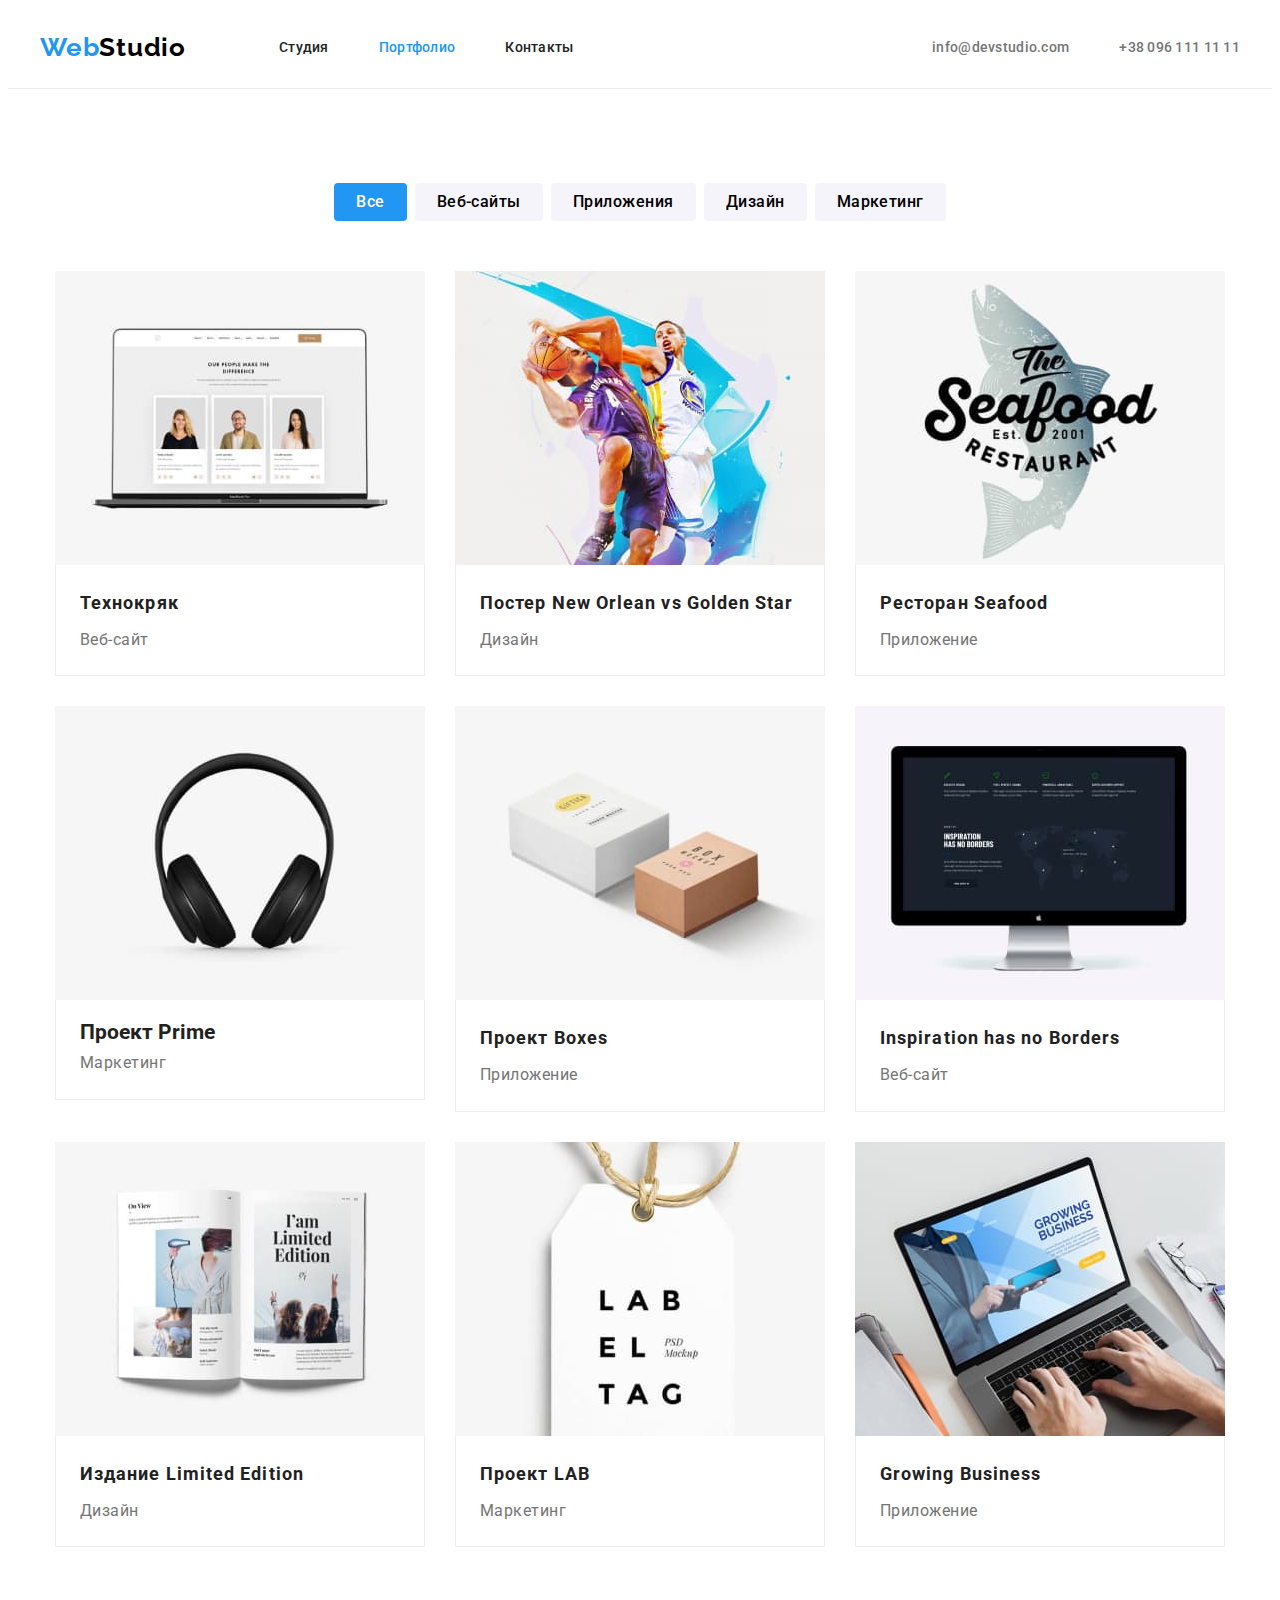
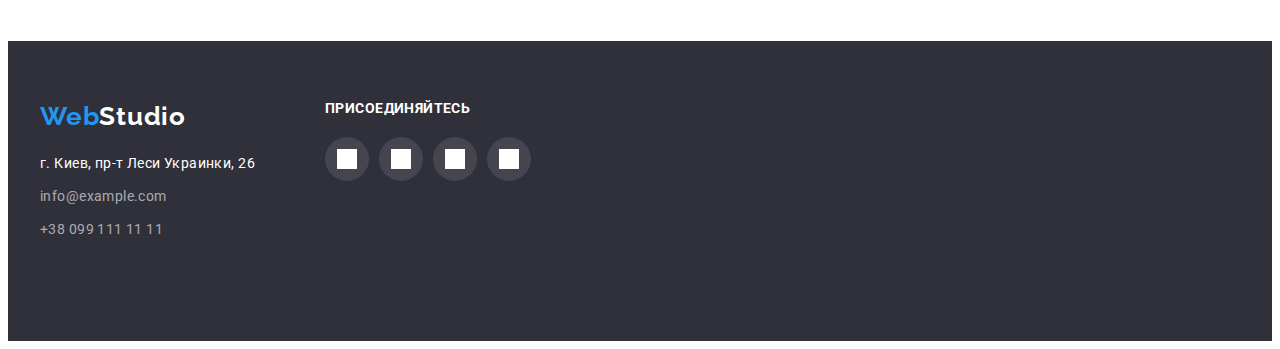
==== portfolio.html @ 2ccb93a0 "дз все иконки и тени" ====
<!DOCTYPE html>
<html lang="ru">
    <head>
        <meta charset="UTF-8" />
        <meta http-equiv="X-UA-Compatible" content="IE=edge" />
        <meta name="viewport" content="width=device-width, initial-scale=1.0" />
        <title>Portfolio</title>
        <link rel="preconnect" href="https://fonts.googleapis.com" />
        <link rel="preconnect" href="https://fonts.gstatic.com" crossorigin />
        <link
            href="https://fonts.googleapis.com/css2?family=Raleway:wght@700&family=Roboto:wght@400;500;700;900&display=swap"
            rel="stylesheet"
        />
        <link
            rel="stylesheet"
            href="https://cdnjs.cloudflare.com/ajax/libs/modern-normalize/1.1.0/modern-normalize.min.css"
            integrity="sha512-wpPYUAdjBVSE4KJnH1VR1HeZfpl1ub8YT/NKx4PuQ5NmX2tKuGu6U/JRp5y+Y8XG2tV+wKQpNHVUX03MfMFn9Q=="
            crossorigin="anonymous"
            referrerpolicy="no-referrer"
        />
        <link rel="stylesheet" href="./css/styles.css" />
    </head>
    <body>
        <header class="page-header">
            <div class="container header-list">
                <nav class="header-nav">
                    <a lang="en" href="./index.html" class="logo logo-header"
                        ><span class="logo-blue">Web</span>Studio</a
                    >

                    <ul class="site-nav list">
                        <li class="item"><a href="./index.html" class="link">Студия</a></li>
                        <li class="current item">
                            <a href="./portfolio.html" class="link">Портфолио</a>
                        </li>
                        <li class="item"><a href="" class="link">Контакты</a></li>
                    </ul>
                </nav>
                <ul class="adress list">
                    <li class="items">
                        <a href="mailto:info@devstudio.com" class="adress-link header-link"
                            >info@devstudio.com</a
                        >
                    </li>
                    <li class="items">
                        <a href="tel:+380961111111" class="adress-link header-link"
                            >+38 096 111 11 11</a
                        >
                    </li>
                </ul>
            </div>
        </header>
        <main>
            <section class="section">
                <div class="container">
                    <h1 class="visually-hidden">Portfolio</h1>
                    <ul class="portfolio-buttons list">
                        <li class="button-item">
                            <button type="button" class="portfolio-button filter-current">
                                Все
                            </button>
                        </li>
                        <li class="button-item">
                            <button type="button" class="portfolio-button">Веб-сайты</button>
                        </li>
                        <li class="button-item">
                            <button type="button" class="portfolio-button">Приложения</button>
                        </li>
                        <li class="button-item">
                            <button type="button" class="portfolio-button">Дизайн</button>
                        </li>
                        <li class="button-item">
                            <button type="button" class="portfolio-button">Маркетинг</button>
                        </li>
                    </ul>

                    <ul class="portfolio-list list">
                        <li class="portfolio-card">
                            <img
                                src="./images/portfolio-1.jpg"
                                class="portfolio-img"
                                alt="открытый ноутбук"
                                width="370"
                                height="294"
                            />

                            <div class="card-item">
                                <h2 class="portfolio-title list">Технокряк</h2>
                                <p class="portfolio-text list">Веб-сайт</p>
                            </div>
                        </li>

                        <li class="portfolio-card">
                            <img
                                src="./images/portfolio-2.jpg"
                                class="portfolio-img"
                                alt="баскетболисты с мячом"
                                width="370"
                                height="294"
                            />
                            <div class="card-item">
                                <h2 class="portfolio-title list">
                                    Постер <span lang="en">New Orlean vs Golden Star</span>
                                </h2>
                                <p class="portfolio-text list">Дизайн</p>
                            </div>
                        </li>

                        <li class="portfolio-card">
                            <img
                                src="./images/portfolio-3.jpg"
                                class="portfolio-img"
                                alt="название ресторана Seafood на изображении рыбы"
                                width="370"
                                height="294"
                            />
                            <div class="card-item">
                                <h2 class="portfolio-title list">Ресторан Seafood</h2>
                                <p class="portfolio-text list">Приложение</p>
                            </div>
                        </li>

                        <li class="portfolio-card">
                            <img
                                src="./images/portfolio-4.jpg"
                                class="portfolio-img"
                                alt="наушники"
                                width="370"
                                height="294"
                            />
                            <div class="card-item">
                                <h2 class="portfolio- list">Проект Prime</h2>
                                <p class="portfolio-text list">Маркетинг</p>
                            </div>
                        </li>

                        <li class="portfolio-card">
                            <img
                                src="./images/portfolio-5.jpg"
                                class="portfolio-img"
                                alt="две картонные коробки"
                                width="370"
                                height="294"
                            />
                            <div class="card-item">
                                <h2 class="portfolio-title list">Проект Boxes</h2>
                                <p class="portfolio-text list">Приложение</p>
                            </div>
                        </li>

                        <li class="portfolio-card">
                            <img
                                src="./images/portfolio-6.jpg"
                                class="portfolio-img"
                                alt="монитор с изображением сайта"
                                width="370"
                                height="294"
                            />
                            <div class="card-item">
                                <h2 class="portfolio-title list">Inspiration has no Borders</h2>
                                <p class="portfolio-text list">Веб-сайт</p>
                            </div>
                        </li>

                        <li class="portfolio-card">
                            <img
                                src="./images/portfolio-7.jpg"
                                class="portfolio-img"
                                alt="открытая книга с картинками лимитед едишен"
                                width="370"
                                height="294"
                            />
                            <div class="card-item">
                                <h2 class="portfolio-title list">Издание Limited Edition</h2>
                                <p class="portfolio-text list">Дизайн</p>
                            </div>
                        </li>

                        <li class="portfolio-card">
                            <img
                                src="./images/portfolio-8.jpg"
                                class="portfolio-img"
                                alt="бирка с надписью лаб ел тег"
                                width="370"
                                height="294"
                            />
                            <div class="card-item">
                                <h2 class="portfolio-title list">Проект LAB</h2>
                                <p class="portfolio-text list">Маркетинг</p>
                            </div>
                        </li>

                        <li class="portfolio-card">
                            <img
                                src="./images/portfolio-9.jpg"
                                class="portfolio-img"
                                alt="открытый ноутбук с изображением Растущий бизнес"
                                width="370"
                                height="294"
                            />

                            <div class="card-item">
                                <h2 class="portfolio-title list">Growing Business</h2>
                                <p class="portfolio-text list">Приложение</p>
                            </div>
                        </li>
                    </ul>
                </div>
            </section>
        </main>

        <footer class="footer list">
            <div class="container footer-list-item">
                <div class="footer-adress-item">
                    <a lang="en" href="./index.html" class="logo logo-footer"
                    ><span class="logo-blue">Web</span>Studio</a
                >
                <address class="list">
                    <p class="footer-text list">г. Киев, пр-т Леси Украинки, 26</p>
                    <ul class="list">
                        <li class="footer-list">
                            <a href="mailto:info@example.com" class="adress-link footer-link"
                                >info@example.com</a
                            >
                        </li>

                        <li class="footer-list">
                            <a href="tel:+380991111111" class="adress-link footer-link"
                                >+38 099 111 11 11</a
                            >
                        </li>
                    </ul>
                </address>
                </div>

                <div class="footer-social">
                    <p class="footer-social-text list">присоединяйтесь</p>
                        <ul class="footer-social-list list">
                            <li class="footer-social-item">
                                <a href="" class="footer-social-link">
                                    <svg class="footer-social-icon" width="20" height="20">
                                        <use></use>
                                    </svg>
                                </a>
                            </li>

                            <li class="footer-social-item">
                                <a href="" class="footer-social-link">
                                    <svg class="footer-social-icon" width="20" height="20">
                                        <use></use>
                                    </svg>
                                </a>
                            </li>

                            <li class="footer-social-item">
                                <a href="" class="footer-social-link">
                                    <svg class="footer-social-icon" width="20" height="20">
                                        <use></use>
                                    </svg>
                                </a>
                            </li>

                            <li class="footer-social-item">
                                <a href="" class="footer-social-link">
                                    <svg class="footer-social-icon" width="20" height="20">
                                        <use></use>
                                    </svg>
                                </a>
                            </li>

                        </ul>
                </div>

            </div>
        </footer>
    </body>
</html>
---- css/styles.css ----
:root {
    --primary-text-color: #212121;
    --title-text-color: #757575;
    --accent-color: #2196f3;
    --white-text-color: #ffffff;
    --logo-text-color: #000000;
    --background-color-grey: #2f303a;
    --background-color-white: #f5f4fa;
    --footer-link-color: rgba(255, 255, 255, 0.6);
    --border-clients-color: #AFB1B8;
    --soc-link-icon-bg-color:rgba(255, 255, 255, 0.1);
}

h1,
h2,
h3,
h4,
h5,
h6,
p {
    margin-top: 0;
}

body {
    font-family: 'Roboto', sans-serif;
    color: var(--primary-text-color);
    background-color: var(--white-text-color);
    font-size: 14px;
}

.container {
    width: 1200px;
    margin-left: auto;
    margin-right: auto;
    padding-left: 15px;
    padding-right: 15px;
}

.page-header {
    border-bottom: 1px solid #ececec;
}

.current {
    color: var(--accent-color);
}

.header-list {
    display: flex;
    align-items: center;
}

.hero-section {
    padding-top: 200px;
    padding-bottom: 200px;

    text-align: center;
    background-color: var(--background-color-grey);
    
    max-width: 1600px;
    height: 600px;
    margin-left: auto;
    margin-right: auto;
    background-image: linear-gradient(
        to right,
        rgba(47, 48, 58, 0.4), 
        rgba(47, 48, 58, 0.4)),
        url('../images/Img-hero.jpg');
    background-repeat: no-repeat;
    background-position: center;
    background-size: cover;
}

.logo {
    font-family: 'Raleway', sans-serif;
    font-weight: 700;
    font-size: 26px;
    line-height: 1.2;
    letter-spacing: 0.03em;
    color: var(--logo-text-color);
    text-decoration: none;
}

.logo-header {
    padding-bottom: 25px;
    padding-top: 24px;
    margin-right: 93px;
}

.logo-blue {
    color: var(--accent-color);
}

.section {
    padding-top: 94px;
    padding-bottom: 94px;
}

.site-nav {
    display: flex;

    font-family: 'Roboto', sans-serif;
    font-style: normal;
    font-weight: 500;
    font-size: 14px;
    line-height: 1.1;
    letter-spacing: 0.02em;
    color: var(--primary-text-color);
}

.site-nav .item {
    margin-right: 50px;
}

.site-nav .item:last-child {
    margin-right: 0;
}

.adress .items {
    margin-right: 50px;
}

.adress .items:last-child {
    margin-right: 0;
}

.adress-link {
    font-style: normal;
    font-weight: 500;
    font-size: 14px;
    line-height: 1.1;
    letter-spacing: 0.02em;
    color: var(--title-text-color);
    text-decoration: none;
}

.adress-link:hover {
    color: var(--accent-color);
}

.adress-link:focus {
    color: var(--accent-color);
}

.header-link {
    display: inline-block;
    padding-top: 32px;
    padding-bottom: 32px;
}

.list {
    padding: 0;
    margin: 0;
    list-style: none;
}

.link {
    display: block;
    padding-top: 32px;
    padding-bottom: 32px;

    color: inherit;
    text-decoration: none;
}

.link:hover,
.link:focus {
    color: var(--accent-color);
}

.adress {
    margin-left: auto;
    display: flex;

    font-style: normal;
    font-weight: 500;
    font-size: 14px;
    line-height: 1.1;
    letter-spacing: 0.02em;
    text-decoration: none;
}

.header-nav {
    display: flex;
}

.hero-title {
    margin-left: auto;
    margin-right: auto;

    width: 696px;
    font-weight: 900;
    font-size: 44px;
    line-height: 1.4;
    text-align: center;
    letter-spacing: 0.06em;
    text-transform: uppercase;
    color: var(--white-text-color);
}

.hero-btn {
    border: none;
    display: inline-block;
    padding-top: 11px;
    padding-right: 32px;
    padding-bottom: 9px;
    padding-left: 32px;
    margin: 0;
    margin-top: 30px;

    font-family: 'Roboto', sans-serif;
    font-weight: 700;
    font-size: 16px;
    line-height: 1.9;
    align-items: center;
    text-align: center;
    letter-spacing: 0.06em;
    color: var(--white-text-color);
    background: var(--accent-color);
    box-shadow: 0px 4px 4px rgba(0, 0, 0, 0.15);
    border-radius: 4px;
    cursor: pointer;
    min-width: 200px;
}

.hero-btn:hover {
    padding-top: 10px;
    padding-right: 32px;
    padding-bottom: 10px;
    padding-left: 32px;

    background: #188ce8;
    box-shadow: 0px 4px 4px rgba(0, 0, 0, 0.15);
    border-radius: 4px;
    outline: none;
}

.visually-hidden {
    position: absolute;
    white-space: nowrap;
    width: 1px;
    height: 1px;
    overflow: hidden;
    border: 0;
    padding: 0;
    clip: rect(0 0 0 0);
    clip-path: inset(50%);
    margin: -1px;
}

.features-list {
    display: flex;
    flex-wrap: wrap;
}


.features-list .features-item + .features-item {
    margin-left: 30px;
}

.features-title {
    margin-bottom: 10px;

    font-weight: 700;
    font-size: 14px;
    line-height: 1.1;
    letter-spacing: 0.03em;
    text-transform: uppercase;
}

.features-text {
    font-weight: 400;
    font-size: 14px;
    line-height: 1.7;
    letter-spacing: 0.03em;
    color: var(--title-text-color);
}



.features-item {
    width: 270px;
}

.features-icon-font {
    padding: 25px 0;
    display: flex;
    width: 270px;
    height: 120px;
    background-color: var(--background-color-white);
    border-radius: 4px;
    justify-content: center;
    margin-bottom: 30px;
}

/* .features-item::before {
    margin-bottom: 30px;
    padding: 25px 0;

    display: block;
    content: "";
    height: 120px;
    border-radius: 4px;
    background-color: var(--background-color-white) ;
    background-size: auto;
    background-repeat: no-repeat;
    background-position: center;
    justify-content: center;
}  */

.activity {
    padding-top: 0;
}

.activity-title {
    margin-bottom: 50px;

    font-size: 36px;
    line-height: 1.2;
    text-align: center;
    letter-spacing: 0.03em;
}

.activity-item .activity-list + .activity-list {
    margin-left: 30px;
}

.activity-img {
    display: block;
}

.activity-item {
    display: flex;
}

.team {
    background-color: var(--background-color-white);
}

.team-list {
    display: flex;
}

.team-list .team-item + .team-item {
    margin-left: 30px;
}

.team-item {
    box-shadow: 0px 1px 3px rgba(0, 0, 0, 0.12), 0px 1px 1px rgba(0, 0, 0, 0.14),
        0px 2px 1px rgba(0, 0, 0, 0.2);
    border-radius: 0px 0px 4px 4px;

    background-color: var(--white-text-color);
}

.team-img {
    display: block;
}

.team-title {
    margin-bottom: 50px;

    font-size: 36px;
    line-height: 1.2;
    text-align: center;
    letter-spacing: 0.03em;
}

.team-name {
    margin-bottom: 10px;

    font-weight: 500;
    font-size: 16px;
    line-height: 1.2;
    text-align: center;
    letter-spacing: 0.03em;
}

.team-text {
    font-weight: 400;
    font-size: 16px;
    line-height: 1.2;
    text-align: center;
    letter-spacing: 0.03em;
    color: var(--title-text-color);
}

.team-item-text {
    padding-top: 30px;
    padding-bottom: 30px;
}

.team-icon {
    display: flex;
    list-style: none;
    padding-left: 32px;
    padding-right: 32px;
    margin-top: 16px;
    /* text-align: center; */
}

.team-icon-list {
    margin-right: 10px;

    border-radius: 50%;
    /* display: flex;
    justify-content: center;
    align-items: center; */
    width: 44px;
    height: 44px;

    background: tomato;
}

.team-icon-list:last-child {
    margin-right: 0;
}

.team-icon-link {
    display: flex;

    width: 100%;
    height: 100%;
    border-radius: 50%;
    justify-content: center;
    align-items: center;
    cursor: pointer;
}

.team-soc-icon {
    background-color: #fff;
}

.clients {

}

.clients-title {
    margin-bottom: 50px;

    font-style: normal;
    font-weight: 700;
    font-size: 36px;
    line-height: 1.16;
    text-align: center;
    letter-spacing: 0.03em;
}

.clients-list {
display: flex;
}

.clients-item {
margin-right: 30px;

width: 170px;
height: 92px;

border: 1px solid var(--border-clients-color);
box-sizing: border-box;
border-radius: 4px;
}

.clients-item:last-child {
    margin-right: 0;
}

.clients-link {
    display: flex;
    width: 100%;
    height: 100%;
    justify-content: center;
    align-items: center;
    cursor: pointer;
}

.clients-icon {

    
    background: #fff;
}


.footer {
    padding-top: 60px;
    padding-bottom: 60px;

    background: var(--background-color-grey);
}

.footer-list-item {
    display: flex;
}

.logo-footer {
    display: block;
    margin-bottom: 20px;

    color: var(--white-text-color);
}

.footer-text {
    font-style: normal;
    font-weight: 400;
    font-size: 14px;
    line-height: 1.71;
    letter-spacing: 0.03em;
    color: var(--white-text-color);
}

.footer-link {
    font-weight: 400;
    font-size: 14px;
    line-height: 1.7;
    letter-spacing: 0.03em;
    color: var(--footer-link-color);
}

.footer-list {
    margin-top: 9px;
}

.footer-social {
    margin-bottom: 100px;
    margin-left: 70px;

    width: 206px;
    height: 80px;
}

.footer-social-text {
    margin-bottom: 20px;

    font-style: normal;
    font-weight: 700;
    font-size: 14px;
    line-height: 1.14;
    letter-spacing: 0.03em;
    text-transform: uppercase;
    color: var(--white-text-color); 
}

.footer-social-list {
    display: flex;
}

.footer-social-item {
    margin-right: 10px;

    width: 44px;
    height: 44px;
    justify-content: center;
    align-items: center;
    border-radius: 50%;
    background: var(--soc-link-icon-bg-color);
}

.footer-social-item:last-child {
margin-right: 0;
}

.footer-social-link {
    display: flex;
    width: 100%;
    height: 100%;
    border-radius: 50%;
    justify-content: center;
    align-items: center;
}

.footer-social-icon {
    background: #fff;
}


/* ===================================Portfolio================================== */

.portfolio-buttons {
    margin-bottom: 50px;
    display: flex;
    justify-content: center;

    list-style: none;
}

.portfolio-buttons .button-item + .button-item {
    margin-left: 8px;
}

.portfolio-button {
    padding: 6px 22px;
    border: none;

    border-radius: 4px;
    font-family: 'Roboto', sans-serif;
    font-style: normal;
    font-weight: 500;
    font-size: 16px;
    line-height: 1.6;
    text-align: center;
    letter-spacing: 0.03em;
    background-color: var(--background-color-white);
    cursor: pointer;
}

.portfolio-button:hover,
.portfolio-button:focus {
    outline: none;

    color: var(--white-text-color);
    background-color: var(--accent-color);
}

.portfolio-card {
    flex-basis: calc((100% - 90px) / 3);

    margin-right: 30px;
    margin-bottom: 30px;
}

.portfolio-card:nth-child(3n) {
    margin-right: 0;
}

.portfolio-card:nth-last-child(-n + 3) {
    margin-bottom: 0;
}

.portfolio-card:hover,
.portfolio-card:focus {
    box-shadow: 
    0px 1px 1px rgba(0, 0, 0, 0.12),
    0px 4px 4px rgba(0, 0, 0, 0.06),
    1px 4px 6px rgba(0, 0, 0, 0.16);
    cursor: pointer;
}

.card-item {
    padding-top: 20px;
    padding-bottom: 20px;
    padding-left: 24px;
    padding-right: 24px;

    border-bottom: 1px solid #eeeeee;
    border-right: 1px solid #eeeeee;
    border-left: 1px solid #eeeeee;
}

.filter-current {
    color: var(--white-text-color);
    background-color: var(--accent-color);
}

.portfolio-list {
    display: flex;
    flex-wrap: wrap;
    justify-content: center;

    list-style: none;
}

.portfolio-title {
    font-size: 18px;
    line-height: 2;
    letter-spacing: 0.06em;
}

.portfolio-text {
    margin-top: 4px;

    font-weight: 400;
    font-size: 16px;
    line-height: 1.9;
    letter-spacing: 0.03em;
    color: var(--title-text-color);
}

.portfolio-img {
    display: block;
}

/* * {
} */
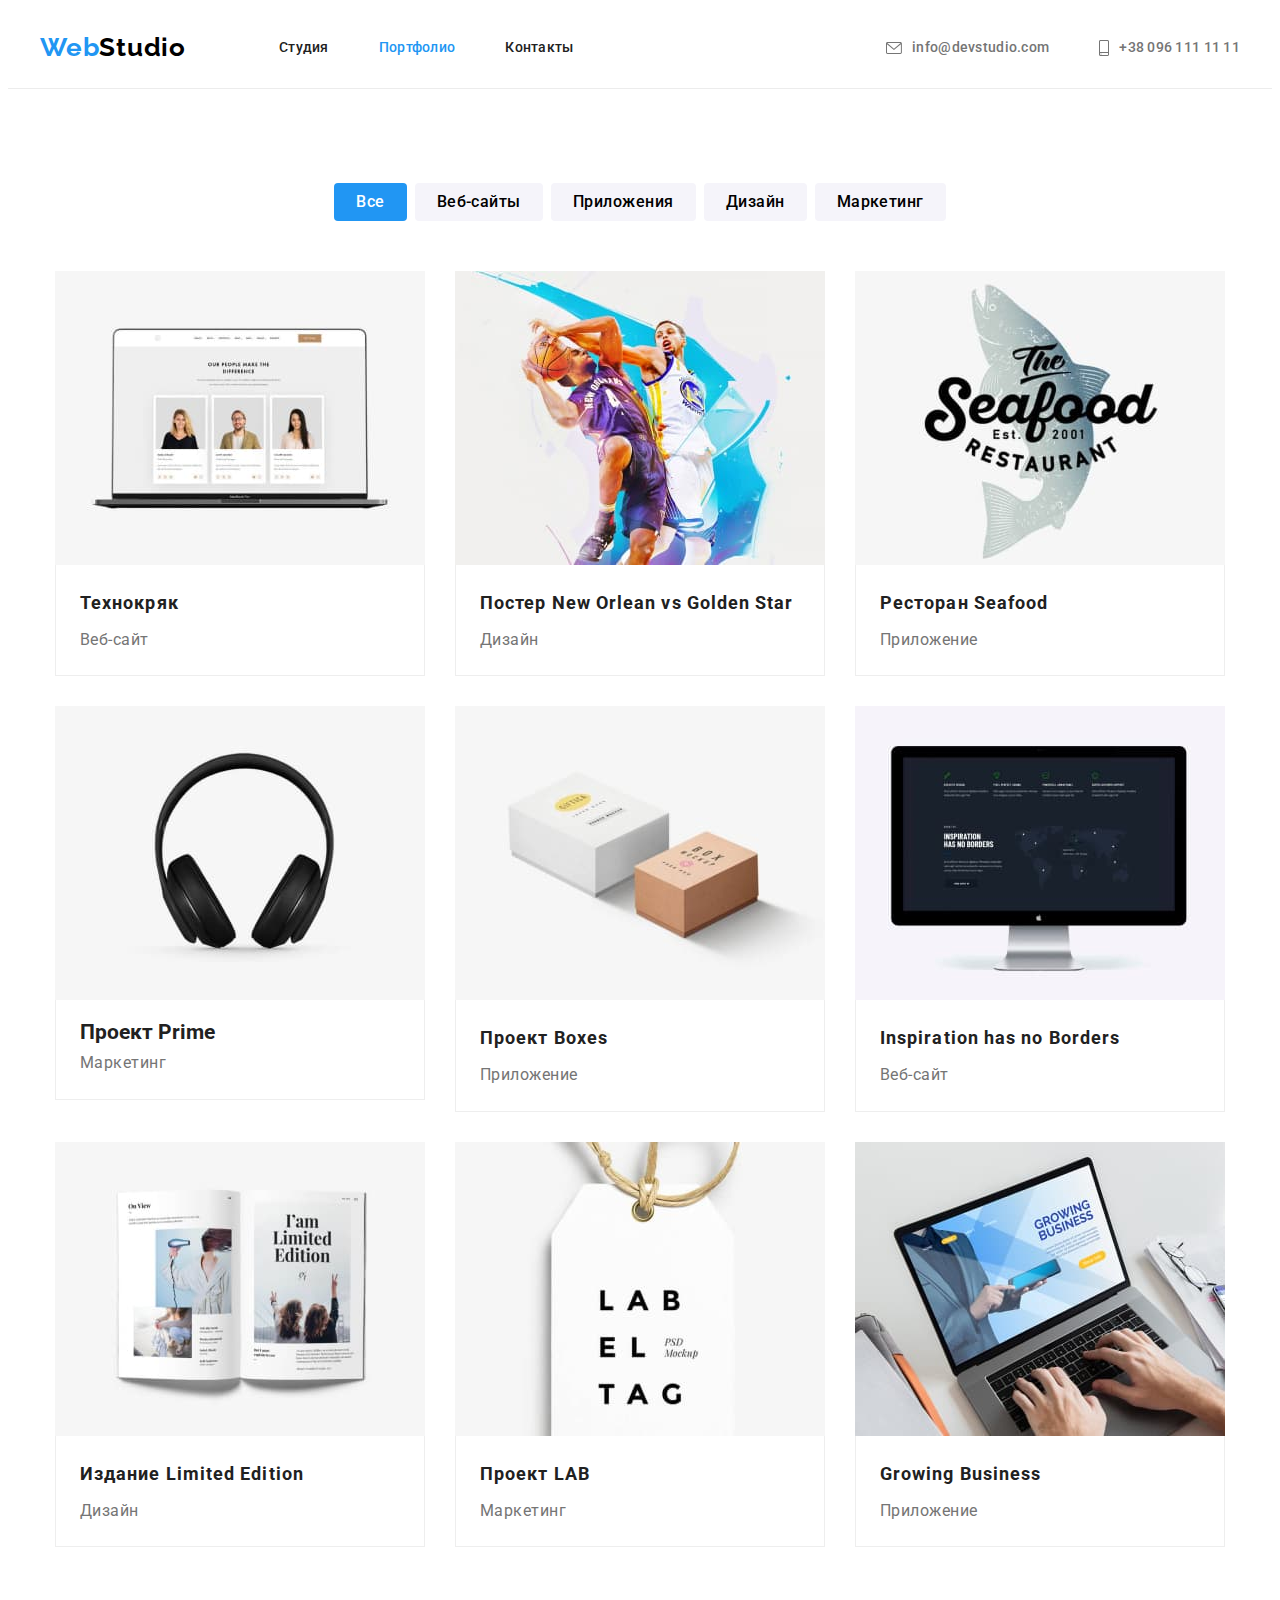
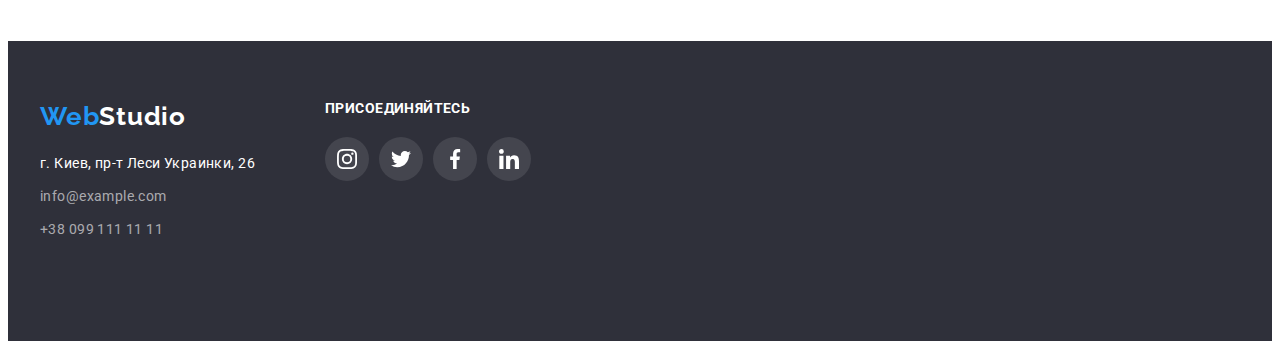
==== commit c7601ed6: "home-work-4" ====
--- a/portfolio.html
+++ b/portfolio.html
@@ -39,12 +39,13 @@
                 <ul class="adress list">
                     <li class="items">
                         <a href="mailto:info@devstudio.com" class="adress-link header-link"
-                            >info@devstudio.com</a
+                            ><svg class="header-adress-icon list" width="16" height="12"><use href="./images/symbol-defs.svg#envelope"></use></svg>info@devstudio.com</a
                         >
                     </li>
+
                     <li class="items">
                         <a href="tel:+380961111111" class="adress-link header-link"
-                            >+38 096 111 11 11</a
+                            ><svg class="header-adress-icon list" width="10" height="16"><use href="./images/symbol-defs.svg#smartphone"></use></svg>+38 096 111 11 11</a
                         >
                     </li>
                 </ul>
@@ -239,31 +240,31 @@
                             <li class="footer-social-item">
                                 <a href="" class="footer-social-link">
                                     <svg class="footer-social-icon" width="20" height="20">
-                                        <use></use>
-                                    </svg>
-                                </a>
-                            </li>
-
-                            <li class="footer-social-item">
-                                <a href="" class="footer-social-link">
-                                    <svg class="footer-social-icon" width="20" height="20">
-                                        <use></use>
-                                    </svg>
-                                </a>
-                            </li>
-
-                            <li class="footer-social-item">
-                                <a href="" class="footer-social-link">
-                                    <svg class="footer-social-icon" width="20" height="20">
-                                        <use></use>
-                                    </svg>
-                                </a>
-                            </li>
-
-                            <li class="footer-social-item">
-                                <a href="" class="footer-social-link">
-                                    <svg class="footer-social-icon" width="20" height="20">
-                                        <use></use>
+                                        <use href="./images/symbol-defs.svg#instagram-2"></use>
+                                    </svg>
+                                </a>
+                            </li>
+
+                            <li class="footer-social-item">
+                                <a href="" class="footer-social-link">
+                                    <svg class="footer-social-icon" width="20" height="20">
+                                        <use href="./images/symbol-defs.svg#twitter-1"></use>
+                                    </svg>
+                                </a>
+                            </li>
+
+                            <li class="footer-social-item">
+                                <a href="" class="footer-social-link">
+                                    <svg class="footer-social-icon" width="20" height="20">
+                                        <use href="./images/symbol-defs.svg#facebook-1"></use>
+                                    </svg>
+                                </a>
+                            </li>
+
+                            <li class="footer-social-item">
+                                <a href="" class="footer-social-link">
+                                    <svg class="footer-social-icon" width="20" height="20">
+                                        <use href="./images/symbol-defs.svg#linkedin-1"></use>
                                     </svg>
                                 </a>
                             </li>
--- a/css/styles.css
+++ b/css/styles.css
@@ -19,6 +19,12 @@
 h6,
 p {
     margin-top: 0;
+}
+
+.list {
+    padding: 0;
+    margin: 0;
+    list-style: none;
 }
 
 body {
@@ -123,6 +129,10 @@
     margin-right: 0;
 }
 
+.item {
+
+}
+
 .adress-link {
     font-style: normal;
     font-weight: 500;
@@ -131,26 +141,26 @@
     letter-spacing: 0.02em;
     color: var(--title-text-color);
     text-decoration: none;
-}
-
-.adress-link:hover {
-    color: var(--accent-color);
-}
-
+    
+}
+
+.adress-link:hover,
 .adress-link:focus {
     color: var(--accent-color);
-}
+    fill: currentcolor;
+}
+
 
 .header-link {
-    display: inline-block;
+    display: flex;
     padding-top: 32px;
     padding-bottom: 32px;
-}
-
-.list {
-    padding: 0;
-    margin: 0;
-    list-style: none;
+    align-items: center;
+}
+
+.header-adress-icon {
+    margin-right: 10px;
+    fill: currentcolor;
 }
 
 .link {
@@ -407,8 +417,6 @@
     align-items: center; */
     width: 44px;
     height: 44px;
-
-    background: tomato;
 }
 
 .team-icon-list:last-child {
@@ -424,10 +432,13 @@
     justify-content: center;
     align-items: center;
     cursor: pointer;
-}
-
-.team-soc-icon {
-    background-color: #fff;
+    fill: var(--border-clients-color);
+}
+
+.team-icon-link:hover,
+.team-icon-link:focus {
+    background-color:var(--accent-color);
+    fill:var(--white-text-color);
 }
 
 .clients {
@@ -464,6 +475,11 @@
     margin-right: 0;
 }
 
+.clients-item:hover,
+.clients-item:focus {
+    border: 1px solid var(--accent-color);
+}
+
 .clients-link {
     display: flex;
     width: 100%;
@@ -471,11 +487,16 @@
     justify-content: center;
     align-items: center;
     cursor: pointer;
+
+    fill: var(--border-clients-color);
+}
+
+.clients-link:hover,
+.clients-link:focus {
+    fill: var(--accent-color);
 }
 
 .clients-icon {
-
-    
     background: #fff;
 }
 
@@ -567,8 +588,13 @@
     align-items: center;
 }
 
+.footer-social-link:hover,
+.footer-social-link:focus {
+    background-color: var(--accent-color);
+}
+
 .footer-social-icon {
-    background: #fff;
+    fill: var(--white-text-color);
 }
 
 
@@ -608,6 +634,11 @@
 
     color: var(--white-text-color);
     background-color: var(--accent-color);
+
+    box-shadow: 
+    0px 3px 1px rgba(0, 0, 0, 0.1), 
+    0px 1px 2px rgba(0, 0, 0, 0.08), 
+    0px 2px 2px rgba(0, 0, 0, 0.12);
 }
 
 .portfolio-card {
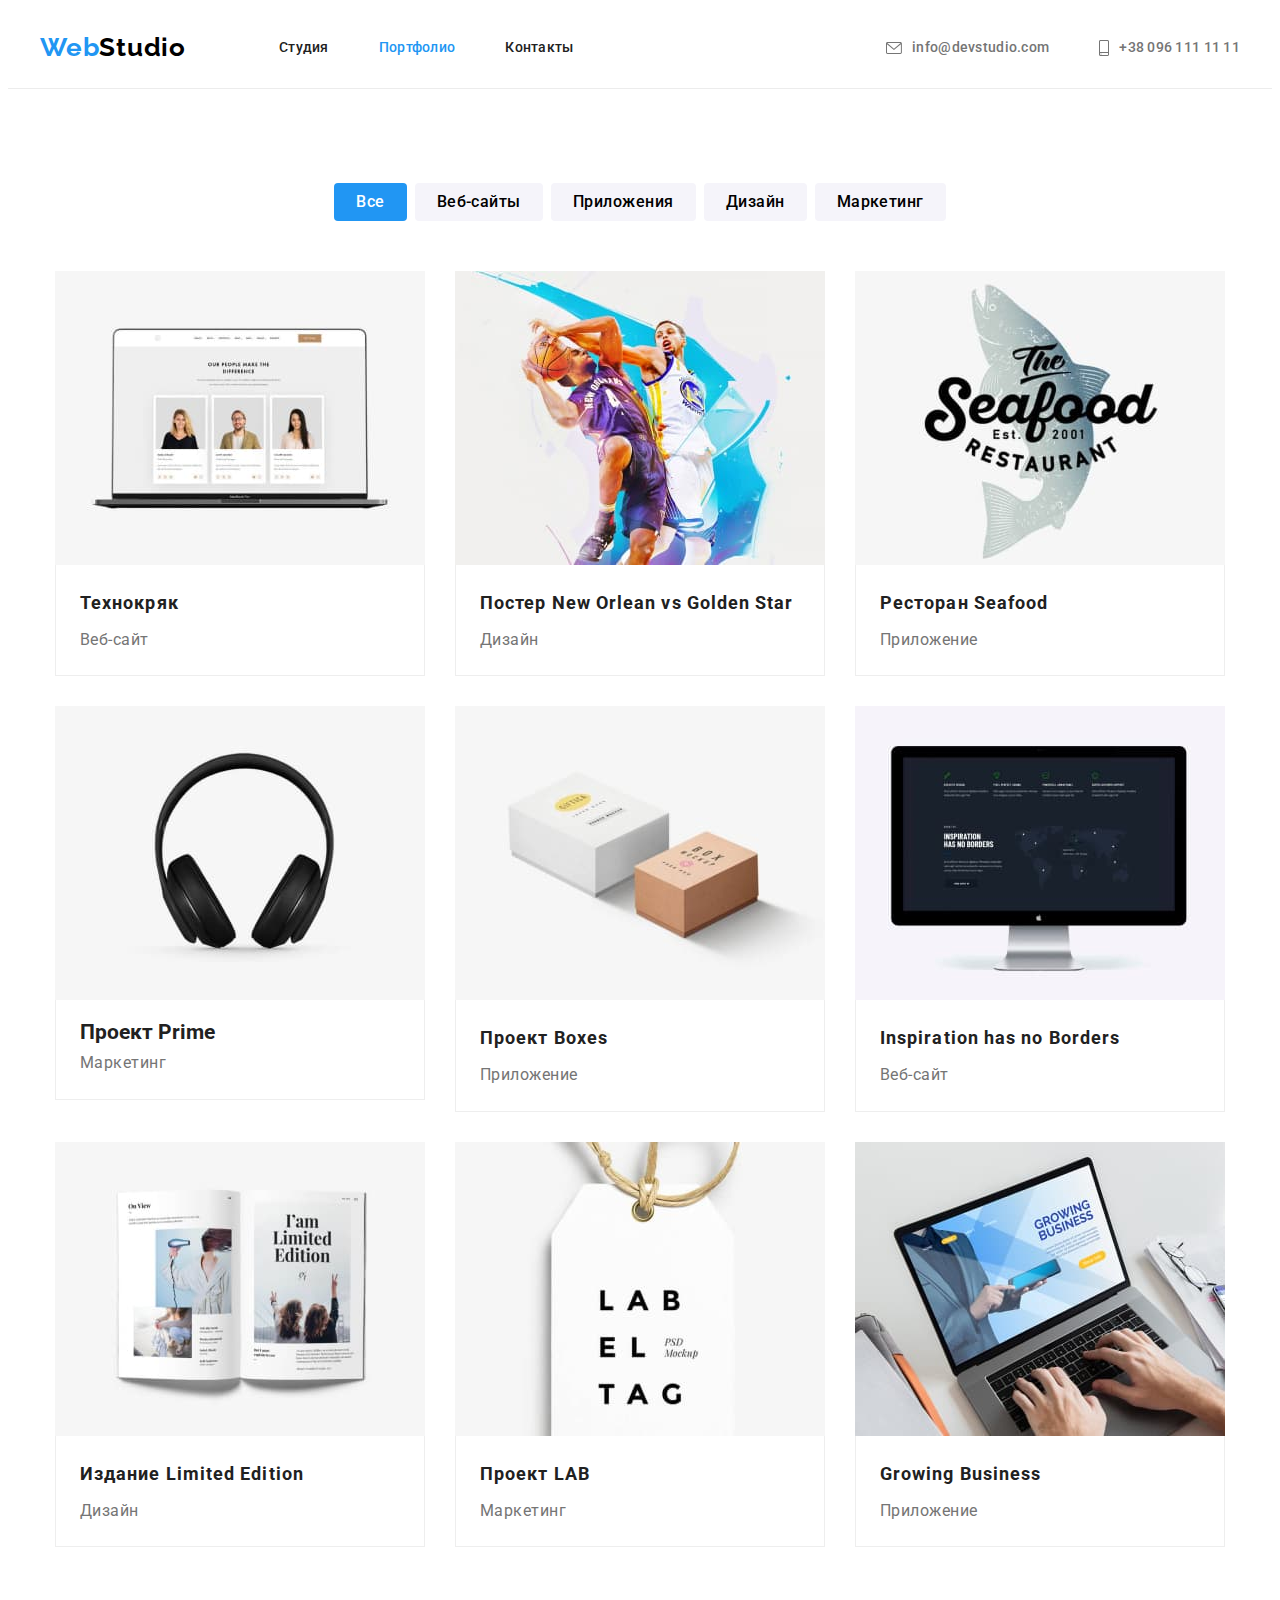
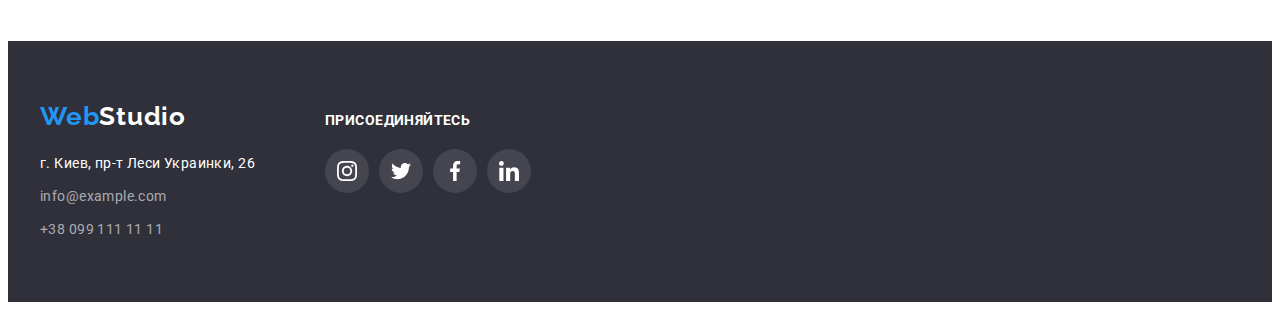
==== commit b83c2b39: "edits" ====
--- a/portfolio.html
+++ b/portfolio.html
@@ -77,7 +77,8 @@
 
                     <ul class="portfolio-list list">
                         <li class="portfolio-card">
-                            <img
+                            <a href="" class="portfolio-card-link">
+                                <img
                                 src="./images/portfolio-1.jpg"
                                 class="portfolio-img"
                                 alt="открытый ноутбук"
@@ -85,114 +86,130 @@
                                 height="294"
                             />
 
-                            <div class="card-item">
-                                <h2 class="portfolio-title list">Технокряк</h2>
-                                <p class="portfolio-text list">Веб-сайт</p>
-                            </div>
-                        </li>
-
-                        <li class="portfolio-card">
-                            <img
+                                <div class="card-item">
+                                    <h2 class="portfolio-title list">Технокряк</h2>
+                                    <p class="portfolio-text list">Веб-сайт</p>
+                                </div>
+                            </a>
+                        </li>
+
+                        <li class="portfolio-card">
+                            <a href="" class="portfolio-card-link">
+                                <img
                                 src="./images/portfolio-2.jpg"
                                 class="portfolio-img"
                                 alt="баскетболисты с мячом"
                                 width="370"
                                 height="294"
                             />
-                            <div class="card-item">
-                                <h2 class="portfolio-title list">
-                                    Постер <span lang="en">New Orlean vs Golden Star</span>
-                                </h2>
-                                <p class="portfolio-text list">Дизайн</p>
-                            </div>
-                        </li>
-
-                        <li class="portfolio-card">
-                            <img
+                                <div class="card-item">
+                                    <h2 class="portfolio-title list">
+                                        Постер <span lang="en">New Orlean vs Golden Star</span>
+                                    </h2>
+                                    <p class="portfolio-text list">Дизайн</p>
+                                </div>
+                            </a>
+                        </li>
+
+                        <li class="portfolio-card">
+                            <a href="" class="portfolio-card-link">
+                                <img
                                 src="./images/portfolio-3.jpg"
                                 class="portfolio-img"
                                 alt="название ресторана Seafood на изображении рыбы"
                                 width="370"
                                 height="294"
                             />
-                            <div class="card-item">
-                                <h2 class="portfolio-title list">Ресторан Seafood</h2>
-                                <p class="portfolio-text list">Приложение</p>
-                            </div>
-                        </li>
-
-                        <li class="portfolio-card">
-                            <img
+                                <div class="card-item">
+                                    <h2 class="portfolio-title list">Ресторан Seafood</h2>
+                                    <p class="portfolio-text list">Приложение</p>
+                                </div>
+                            </a>
+                        </li>
+
+                        <li class="portfolio-card">
+                            <a href="" class="portfolio-card-link">
+                                <img
                                 src="./images/portfolio-4.jpg"
                                 class="portfolio-img"
                                 alt="наушники"
                                 width="370"
                                 height="294"
                             />
-                            <div class="card-item">
-                                <h2 class="portfolio- list">Проект Prime</h2>
-                                <p class="portfolio-text list">Маркетинг</p>
-                            </div>
-                        </li>
-
-                        <li class="portfolio-card">
-                            <img
+                                <div class="card-item">
+                                    <h2 class="portfolio- list">Проект Prime</h2>
+                                    <p class="portfolio-text list">Маркетинг</p>
+                                </div>
+                            </a>
+                        </li>
+
+                        <li class="portfolio-card">
+                            <a href="" class="portfolio-card-link">
+                                <img
                                 src="./images/portfolio-5.jpg"
                                 class="portfolio-img"
                                 alt="две картонные коробки"
                                 width="370"
                                 height="294"
                             />
-                            <div class="card-item">
-                                <h2 class="portfolio-title list">Проект Boxes</h2>
-                                <p class="portfolio-text list">Приложение</p>
-                            </div>
-                        </li>
-
-                        <li class="portfolio-card">
-                            <img
+                                <div class="card-item">
+                                    <h2 class="portfolio-title list">Проект Boxes</h2>
+                                    <p class="portfolio-text list">Приложение</p>
+                                </div>
+                            </a>
+                        </li>
+
+                        <li class="portfolio-card">
+                            <a href="" class="portfolio-card-link">
+                                <img
                                 src="./images/portfolio-6.jpg"
                                 class="portfolio-img"
                                 alt="монитор с изображением сайта"
                                 width="370"
                                 height="294"
                             />
-                            <div class="card-item">
-                                <h2 class="portfolio-title list">Inspiration has no Borders</h2>
-                                <p class="portfolio-text list">Веб-сайт</p>
-                            </div>
-                        </li>
-
-                        <li class="portfolio-card">
-                            <img
+                                <div class="card-item">
+                                    <h2 class="portfolio-title list">Inspiration has no Borders</h2>
+                                    <p class="portfolio-text list">Веб-сайт</p>
+                                </div>
+                            </a>
+                        </li>
+
+                        <li class="portfolio-card">
+                            <a href="" class="portfolio-card-link">
+                                <img
                                 src="./images/portfolio-7.jpg"
                                 class="portfolio-img"
                                 alt="открытая книга с картинками лимитед едишен"
                                 width="370"
                                 height="294"
                             />
-                            <div class="card-item">
-                                <h2 class="portfolio-title list">Издание Limited Edition</h2>
-                                <p class="portfolio-text list">Дизайн</p>
-                            </div>
-                        </li>
-
-                        <li class="portfolio-card">
-                            <img
+                                <div class="card-item">
+                                    <h2 class="portfolio-title list">Издание Limited Edition</h2>
+                                    <p class="portfolio-text list">Дизайн</p>
+                                </div>
+                            </a>
+                        </li>
+
+                        <li class="portfolio-card">
+                            <a href="" class="portfolio-card-link">
+                                <img
                                 src="./images/portfolio-8.jpg"
                                 class="portfolio-img"
                                 alt="бирка с надписью лаб ел тег"
                                 width="370"
                                 height="294"
                             />
-                            <div class="card-item">
-                                <h2 class="portfolio-title list">Проект LAB</h2>
-                                <p class="portfolio-text list">Маркетинг</p>
-                            </div>
-                        </li>
-
-                        <li class="portfolio-card">
-                            <img
+                                <div class="card-item">
+                                    <h2 class="portfolio-title list">Проект LAB</h2>
+                                    <p class="portfolio-text list">Маркетинг</p>
+                                </div>
+                            </a>
+                        </li>
+
+                        <li class="portfolio-card">
+                            <a href="" class="portfolio-card-link">
+                                <img
                                 src="./images/portfolio-9.jpg"
                                 class="portfolio-img"
                                 alt="открытый ноутбук с изображением Растущий бизнес"
@@ -200,10 +217,11 @@
                                 height="294"
                             />
 
-                            <div class="card-item">
-                                <h2 class="portfolio-title list">Growing Business</h2>
-                                <p class="portfolio-text list">Приложение</p>
-                            </div>
+                                <div class="card-item">
+                                    <h2 class="portfolio-title list">Growing Business</h2>
+                                    <p class="portfolio-text list">Приложение</p>
+                                </div>
+                            </a>
                         </li>
                     </ul>
                 </div>
--- a/css/styles.css
+++ b/css/styles.css
@@ -292,14 +292,17 @@
 }
 
 .features-icon-font {
-    padding: 25px 0;
-    display: flex;
+    margin-bottom: 30px;
+
+    display: flex;
+    justify-content: center;
+    align-items: center;
+    
     width: 270px;
     height: 120px;
     background-color: var(--background-color-white);
     border-radius: 4px;
-    justify-content: center;
-    margin-bottom: 30px;
+    
 }
 
 /* .features-item::before {
@@ -386,6 +389,8 @@
 }
 
 .team-text {
+    margin-bottom: 16px;
+
     font-weight: 400;
     font-size: 16px;
     line-height: 1.2;
@@ -397,14 +402,13 @@
 .team-item-text {
     padding-top: 30px;
     padding-bottom: 30px;
-}
-
-.team-icon {
-    display: flex;
-    list-style: none;
     padding-left: 32px;
     padding-right: 32px;
-    margin-top: 16px;
+}
+
+.team-icon {
+    display: flex;
+    list-style: none;
     /* text-align: center; */
 }
 
@@ -502,6 +506,9 @@
 
 
 .footer {
+
+    /* align-items:baseline; */
+
     padding-top: 60px;
     padding-bottom: 60px;
 
@@ -510,6 +517,7 @@
 
 .footer-list-item {
     display: flex;
+    align-items: baseline;
 }
 
 .logo-footer {
@@ -541,7 +549,6 @@
 }
 
 .footer-social {
-    margin-bottom: 100px;
     margin-left: 70px;
 
     width: 206px;
@@ -656,8 +663,13 @@
     margin-bottom: 0;
 }
 
+.portfolio-card-link {
+    color: inherit;
+    text-decoration: none;
+}
+
 .portfolio-card:hover,
-.portfolio-card:focus {
+.portfolio-card-link:focus {
     box-shadow: 
     0px 1px 1px rgba(0, 0, 0, 0.12),
     0px 4px 4px rgba(0, 0, 0, 0.06),
@@ -709,5 +721,6 @@
     display: block;
 }
 
+
 /* * {
 } */
